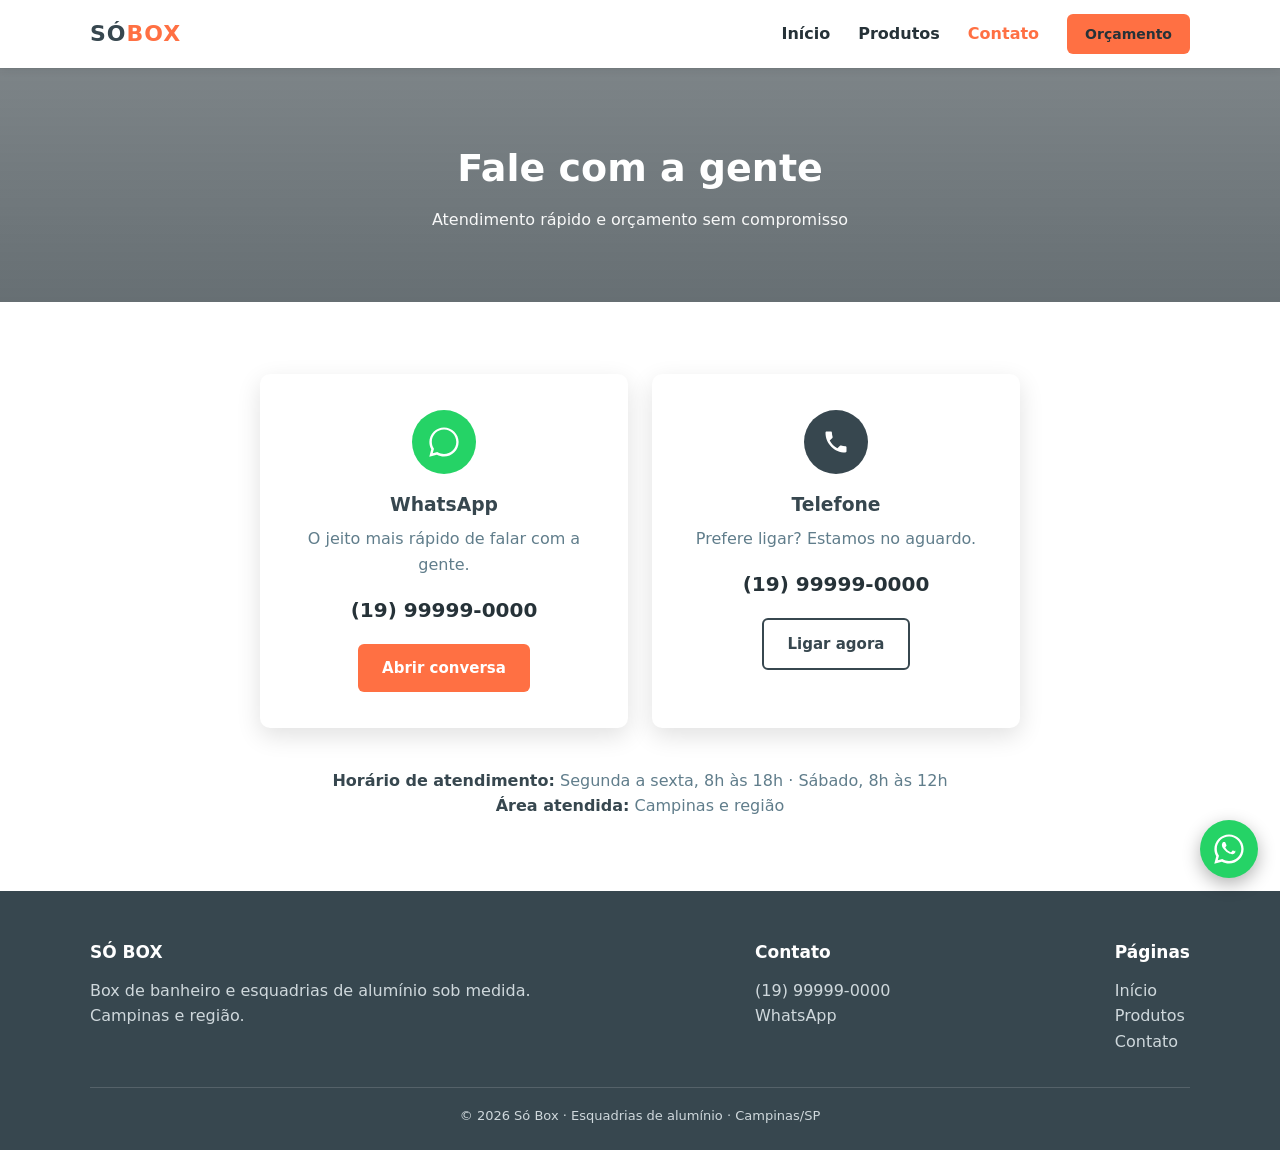
==== contato.html @ cb4a90f7 "feat: página de contato com WhatsApp e telefone" ====
<!DOCTYPE html>
<html lang="pt-BR">
<head>
  <meta charset="UTF-8">
  <meta name="viewport" content="width=device-width, initial-scale=1.0">
  <title>Contato — Só Box | Orçamento por WhatsApp e telefone</title>
  <meta name="description" content="Fale com a Só Box pelo WhatsApp ou telefone e solicite seu orçamento. Atendimento em Campinas e região.">
  <link rel="stylesheet" href="styles.css">
</head>
<body>
  <header class="header">
    <div class="container">
      <a href="index.html" class="logo">SÓ<span>BOX</span></a>
      <button class="menu-toggle" aria-label="Abrir menu">&#9776;</button>
      <nav class="nav">
        <a href="index.html">Início</a>
        <a href="produtos.html">Produtos</a>
        <a href="contato.html" class="ativo">Contato</a>
        <!-- TROCAR: número de WhatsApp -->
        <a href="https://wa.me/5519999990000" class="btn btn--laranja" target="_blank" rel="noopener">Orçamento</a>
      </nav>
    </div>
  </header>

  <section class="banner-interno">
    <div class="container">
      <h1>Fale com a gente</h1>
      <p>Atendimento rápido e orçamento sem compromisso</p>
    </div>
  </section>

  <section class="section">
    <div class="container">
      <div class="contato-grid">
        <div class="contato-card reveal">
          <div class="contato-card__icone contato-card__icone--whats">
            <svg viewBox="0 0 32 32" width="30" height="30" fill="#fff"><path d="M16 .4C7.4.4.4 7.4.4 16c0 2.8.7 5.4 2 7.8L.3 31.7l8.1-2.1c2.3 1.2 4.9 1.9 7.6 1.9 8.6 0 15.6-7 15.6-15.6S24.6.4 16 .4zm0 28.3c-2.4 0-4.7-.6-6.7-1.8l-.5-.3-4.8 1.3 1.3-4.7-.3-.5c-1.3-2.1-2-4.5-2-7 0-7.2 5.9-13.1 13.1-13.1S29.1 8.8 29.1 16 23.2 28.7 16 28.7z"/></svg>
          </div>
          <h3>WhatsApp</h3>
          <p>O jeito mais rápido de falar com a gente.</p>
          <!-- TROCAR: número -->
          <div class="dado">(19) 99999-0000</div>
          <a href="https://wa.me/5519999990000" class="btn btn--laranja" target="_blank" rel="noopener">Abrir conversa</a>
        </div>
        <div class="contato-card reveal">
          <div class="contato-card__icone contato-card__icone--tel">
            <svg viewBox="0 0 24 24" width="28" height="28" fill="#fff"><path d="M6.6 10.8c1.4 2.8 3.8 5.2 6.6 6.6l2.2-2.2c.3-.3.7-.4 1-.2 1.1.4 2.3.6 3.6.6.6 0 1 .4 1 1V20c0 .6-.4 1-1 1C10.6 21 3 13.4 3 4c0-.6.4-1 1-1h3.5c.6 0 1 .4 1 1 0 1.2.2 2.4.6 3.6.1.4 0 .8-.2 1l-2.3 2.2z"/></svg>
          </div>
          <h3>Telefone</h3>
          <p>Prefere ligar? Estamos no aguardo.</p>
          <!-- TROCAR: número -->
          <div class="dado">(19) 99999-0000</div>
          <a href="tel:+5519999990000" class="btn btn--branco" style="border:2px solid var(--azul);">Ligar agora</a>
        </div>
      </div>

      <div class="contato-info reveal">
        <p><strong>Horário de atendimento:</strong> Segunda a sexta, 8h às 18h · Sábado, 8h às 12h</p>
        <p><strong>Área atendida:</strong> Campinas e região</p>
      </div>
    </div>
  </section>

  <footer class="footer">
    <div class="container">
      <div class="grid">
        <div><h4>SÓ BOX</h4><p>Box de banheiro e esquadrias de alumínio sob medida.<br>Campinas e região.</p></div>
        <div><h4>Contato</h4>
          <!-- TROCAR: telefone e WhatsApp -->
          <p><a href="tel:+5519999990000">(19) 99999-0000</a></p>
          <p><a href="https://wa.me/5519999990000" target="_blank" rel="noopener">WhatsApp</a></p>
        </div>
        <div><h4>Páginas</h4><p><a href="index.html">Início</a></p><p><a href="produtos.html">Produtos</a></p><p><a href="contato.html">Contato</a></p></div>
      </div>
      <div class="copyright">© <span id="ano"></span> Só Box · Esquadrias de alumínio · Campinas/SP</div>
    </div>
  </footer>

  <!-- TROCAR: número de WhatsApp -->
  <a href="https://wa.me/5519999990000" class="whats-float" target="_blank" rel="noopener" aria-label="Falar no WhatsApp">
    <svg viewBox="0 0 32 32" width="30" height="30" fill="#fff"><path d="M16 .4C7.4.4.4 7.4.4 16c0 2.8.7 5.4 2 7.8L.3 31.7l8.1-2.1c2.3 1.2 4.9 1.9 7.6 1.9 8.6 0 15.6-7 15.6-15.6S24.6.4 16 .4zm0 28.3c-2.4 0-4.7-.6-6.7-1.8l-.5-.3-4.8 1.3 1.3-4.7-.3-.5c-1.3-2.1-2-4.5-2-7 0-7.2 5.9-13.1 13.1-13.1S29.1 8.8 29.1 16 23.2 28.7 16 28.7zm7.2-9.8c-.4-.2-2.3-1.2-2.7-1.3-.4-.1-.6-.2-.9.2-.3.4-1 1.3-1.2 1.5-.2.2-.4.3-.8.1-2.3-1.2-3.9-2.1-5.4-4.7-.4-.7.4-.6 1.1-2.1.1-.2 0-.4 0-.6 0-.2-.9-2.1-1.2-2.9-.3-.8-.6-.6-.9-.7h-.7c-.2 0-.6.1-.9.4-.3.4-1.2 1.2-1.2 2.9s1.2 3.4 1.4 3.6c.2.2 2.5 3.8 6 5.3 2.2 1 3.1 1 4.2.9.7-.1 2.3-.9 2.6-1.8.3-.9.3-1.6.2-1.8-.1-.2-.3-.3-.7-.5z"/></svg>
  </a>

  <script src="main.js"></script>
</body>
</html>
---- styles.css ----
/* ===== Variáveis — Identidade "Industrial Clean" ===== */
:root {
  --azul: #37474f;       /* cinza-metálico escuro (primária) */
  --azul-claro: #546e7a; /* cinza-metálico médio */
  --laranja: #ff7043;    /* destaque / CTA */
  --laranja-escuro: #f4511e;
  --cinza-card: #cfd8dc;
  --cinza-bg: #eceff1;
  --branco: #ffffff;
  --texto: #263238;
  --texto-claro: #607d8b;
  --sombra: 0 8px 24px rgba(0,0,0,.12);
  --radius: 10px;
  --max: 1140px;
}

/* ===== Reset ===== */
*, *::before, *::after { margin: 0; padding: 0; box-sizing: border-box; }
html { scroll-behavior: smooth; }
body {
  font-family: system-ui, "Segoe UI", Roboto, Helvetica, Arial, sans-serif;
  color: var(--texto);
  background: var(--branco);
  line-height: 1.6;
}
img { max-width: 100%; display: block; }
a { color: inherit; text-decoration: none; }

/* ===== Utilidades ===== */
.container { max-width: var(--max); margin: 0 auto; padding: 0 20px; }
.section { padding: 72px 0; }
.section--cinza { background: var(--cinza-bg); }
.titulo-secao { font-size: 30px; font-weight: 800; margin-bottom: 12px; color: var(--azul); }
.subtitulo-secao { color: var(--texto-claro); margin-bottom: 40px; max-width: 640px; }
.text-center { text-align: center; }

/* ===== Botões ===== */
.btn {
  display: inline-block;
  padding: 12px 24px;
  border-radius: 6px;
  font-weight: 700;
  font-size: 15px;
  cursor: pointer;
  border: none;
  transition: transform .2s ease, box-shadow .2s ease, background .2s ease;
}
.btn--laranja { background: var(--laranja); color: #fff; }
.btn--laranja:hover { background: var(--laranja-escuro); transform: translateY(-2px); box-shadow: 0 6px 16px rgba(244,81,30,.4); }
.btn--branco { background: #fff; color: var(--azul); }
.btn--branco:hover { transform: translateY(-2px); box-shadow: var(--sombra); }

/* ===== Cabeçalho fixo ===== */
.header {
  position: sticky; top: 0; z-index: 100;
  background: rgba(255,255,255,.97);
  box-shadow: 0 2px 8px rgba(0,0,0,.08);
  backdrop-filter: blur(6px);
}
.header .container { display: flex; align-items: center; height: 68px; }
.logo { font-size: 22px; font-weight: 800; letter-spacing: 1px; color: var(--azul); }
.logo span { color: var(--laranja); }
.nav { margin-left: auto; display: flex; align-items: center; gap: 28px; }
.nav a { font-weight: 600; color: var(--texto); transition: color .2s; }
.nav a:hover, .nav a.ativo { color: var(--laranja); }
.nav .btn { padding: 9px 18px; font-size: 14px; }
.menu-toggle { display: none; background: none; border: none; font-size: 26px; cursor: pointer; color: var(--azul); margin-left: auto; }

/* ===== Rodapé ===== */
.footer { background: var(--azul); color: #cfd8dc; padding: 48px 0 24px; }
.footer .grid { display: flex; flex-wrap: wrap; gap: 40px; justify-content: space-between; }
.footer h4 { color: #fff; margin-bottom: 12px; font-size: 17px; }
.footer a:hover { color: var(--laranja); }
.footer .copyright { border-top: 1px solid rgba(255,255,255,.15); margin-top: 32px; padding-top: 18px; font-size: 13px; text-align: center; }

/* ===== Banner (hero) ===== */
.hero { position: relative; min-height: 78vh; display: flex; align-items: center; overflow: hidden; }
.hero__bg {
  position: absolute; inset: 0;
  background-image: linear-gradient(rgba(38,50,56,.55), rgba(38,50,56,.65)), url('https://images.unsplash.com/photo-1584622650111-993a426fbf0a?w=1600&q=80');
  background-size: cover; background-position: center;
  animation: zoomLento 18s ease-in-out infinite alternate;
}
@keyframes zoomLento { from { transform: scale(1); } to { transform: scale(1.12); } }
.hero__conteudo { position: relative; color: #fff; max-width: 720px; }
.hero__titulo { font-size: 46px; font-weight: 800; line-height: 1.1; }
.hero__sub { font-size: 19px; margin: 18px 0 28px; opacity: .95; }

/* ===== Faixa de números ===== */
.numeros { background: var(--azul); color: #fff; padding: 54px 0; }
.numeros__grid { display: flex; justify-content: space-around; flex-wrap: wrap; gap: 30px; text-align: center; }
.numero__valor { font-size: 48px; font-weight: 800; color: var(--laranja); }
.numero__sufixo { font-size: 36px; font-weight: 800; color: var(--laranja); }
.numero p { margin-top: 4px; opacity: .9; }

/* ===== Cards de destaque ===== */
.cards-destaque { display: grid; grid-template-columns: repeat(3, 1fr); gap: 24px; margin-top: 16px; }
.card-destaque {
  background: #fff; border-radius: var(--radius); overflow: hidden; box-shadow: var(--sombra);
  text-align: left; transition: transform .25s ease, box-shadow .25s ease;
}
.card-destaque:hover { transform: translateY(-6px); box-shadow: 0 14px 32px rgba(0,0,0,.18); }
.card-destaque__img { height: 190px; background-size: cover; background-position: center; transition: transform .4s ease; }
.card-destaque:hover .card-destaque__img { transform: scale(1.06); }
.card-destaque__corpo { padding: 20px; }
.card-destaque__corpo h3 { color: var(--azul); margin-bottom: 6px; }
.card-destaque__corpo p { color: var(--texto-claro); font-size: 15px; }
.card-destaque--principal { grid-column: span 1; border: 2px solid var(--laranja); }
.card-destaque--principal .card-destaque__img { height: 230px; }

/* ===== Chamada final ===== */
.cta-final { background: linear-gradient(120deg, var(--azul), var(--azul-claro)); color: #fff; padding: 64px 0; text-align: center; }
.cta-final h2 { font-size: 30px; font-weight: 800; margin-bottom: 10px; }
.cta-final p { margin-bottom: 24px; opacity: .95; }

/* ===== Botão flutuante WhatsApp ===== */
.whats-float {
  position: fixed; bottom: 22px; right: 22px; z-index: 200;
  width: 58px; height: 58px; border-radius: 50%;
  background: #25d366; display: flex; align-items: center; justify-content: center;
  box-shadow: 0 6px 18px rgba(0,0,0,.3); transition: transform .2s ease;
}
.whats-float:hover { transform: scale(1.1); }

/* ===== Animação de revelação ao rolar ===== */
.reveal { opacity: 0; transform: translateY(28px); transition: opacity .6s ease, transform .6s ease; }
.reveal.visivel { opacity: 1; transform: translateY(0); }

/* ===== Banner interno (páginas secundárias) ===== */
.banner-interno {
  position: relative; padding: 70px 0; text-align: center; color: #fff; overflow: hidden;
}
.banner-interno::before {
  content: ''; position: absolute; inset: 0;
  background-image: linear-gradient(rgba(38,50,56,.6), rgba(38,50,56,.7)), url('https://images.unsplash.com/photo-1584622650111-993a426fbf0a?w=1600&q=80');
  background-size: cover; background-position: center;
}
.banner-interno h1 { position: relative; font-size: 38px; font-weight: 800; }
.banner-interno p { position: relative; opacity: .95; margin-top: 8px; }

/* ===== Bloco de produto ===== */
.produto { display: grid; grid-template-columns: 1fr 1fr; gap: 40px; align-items: center; margin-bottom: 56px; }
.produto:last-child { margin-bottom: 0; }
.produto__img { height: 320px; border-radius: var(--radius); background-size: cover; background-position: center; box-shadow: var(--sombra); }
.produto--destaque .produto__img { height: 400px; border: 3px solid var(--laranja); }
.produto h2 { font-size: 28px; color: var(--azul); margin-bottom: 8px; }
.produto .selo { display: inline-block; background: var(--laranja); color: #fff; font-size: 12px; font-weight: 700; padding: 4px 12px; border-radius: 20px; margin-bottom: 10px; text-transform: uppercase; letter-spacing: .5px; }
.produto p { color: var(--texto-claro); margin-bottom: 8px; }
.produto ul { color: var(--texto-claro); margin-left: 18px; }
.produto--inverso .produto__img { order: 2; }

/* ===== Galeria ===== */
.galeria { display: grid; grid-template-columns: repeat(3, 1fr); gap: 14px; }
.galeria__item { height: 200px; border-radius: 8px; background-size: cover; background-position: center; overflow: hidden; box-shadow: var(--sombra); transition: transform .35s ease; }
.galeria__item:hover { transform: scale(1.04); }

/* ===== Blocos de contato ===== */
.contato-grid { display: grid; grid-template-columns: 1fr 1fr; gap: 24px; max-width: 760px; margin: 0 auto; }
.contato-card {
  background: #fff; border-radius: var(--radius); box-shadow: var(--sombra);
  padding: 36px 28px; text-align: center; transition: transform .25s ease;
}
.contato-card:hover { transform: translateY(-5px); }
.contato-card__icone { width: 64px; height: 64px; border-radius: 50%; display: flex; align-items: center; justify-content: center; margin: 0 auto 16px; }
.contato-card__icone--whats { background: #25d366; }
.contato-card__icone--tel { background: var(--azul); }
.contato-card h3 { color: var(--azul); margin-bottom: 6px; }
.contato-card p { color: var(--texto-claro); margin-bottom: 16px; }
.contato-card .dado { font-size: 20px; font-weight: 800; color: var(--texto); margin-bottom: 18px; }
.contato-info { text-align: center; margin-top: 40px; color: var(--texto-claro); }
.contato-info strong { color: var(--azul); }

/* ===== Responsivo ===== */
@media (max-width: 760px) {
  .nav { display: none; position: absolute; top: 68px; left: 0; right: 0; flex-direction: column; background: #fff; padding: 18px 20px; gap: 16px; box-shadow: var(--sombra); }
  .nav.aberto { display: flex; }
  .menu-toggle { display: block; }
  .titulo-secao { font-size: 24px; }
  .hero__titulo { font-size: 32px; }
  .hero__sub { font-size: 16px; }
  .cards-destaque { grid-template-columns: 1fr; }
  .produto { grid-template-columns: 1fr; }
  .produto--inverso .produto__img { order: 0; }
  .galeria { grid-template-columns: 1fr 1fr; }
  .contato-grid { grid-template-columns: 1fr; }
}
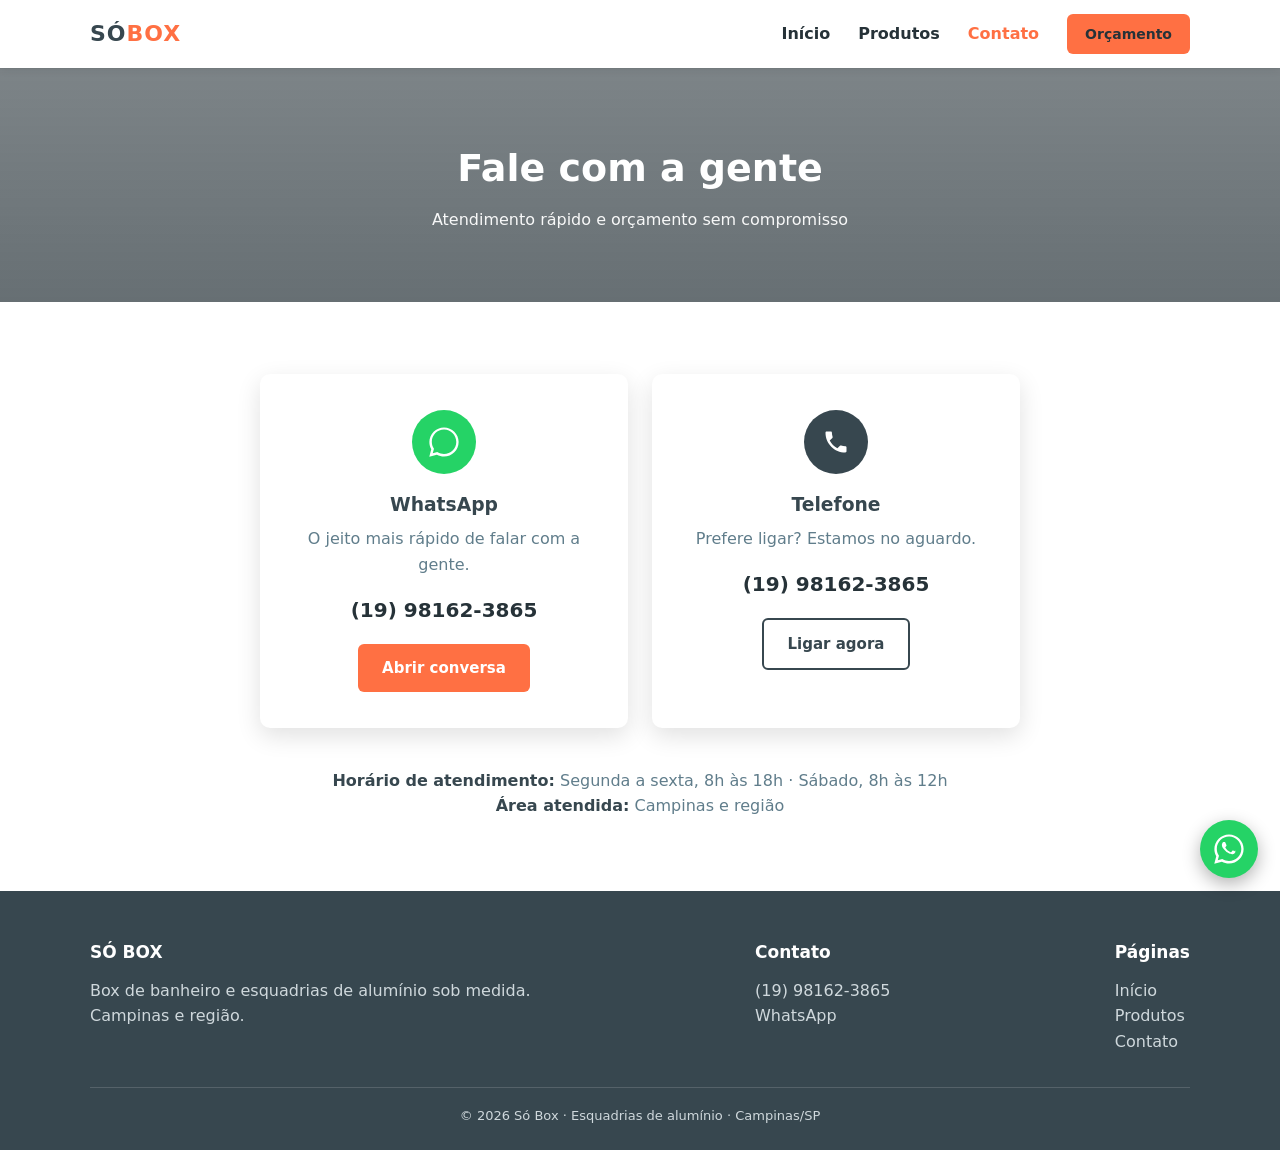
==== commit 7880e8b7: "Ajustando telefone" ====
--- a/contato.html
+++ b/contato.html
@@ -16,8 +16,7 @@
         <a href="index.html">Início</a>
         <a href="produtos.html">Produtos</a>
         <a href="contato.html" class="ativo">Contato</a>
-        <!-- TROCAR: número de WhatsApp -->
-        <a href="https://wa.me/5519999990000" class="btn btn--laranja" target="_blank" rel="noopener">Orçamento</a>
+        <a href="https://wa.me/5519981623865" class="btn btn--laranja" target="_blank" rel="noopener">Orçamento</a>
       </nav>
     </div>
   </header>
@@ -38,9 +37,8 @@
           </div>
           <h3>WhatsApp</h3>
           <p>O jeito mais rápido de falar com a gente.</p>
-          <!-- TROCAR: número -->
-          <div class="dado">(19) 99999-0000</div>
-          <a href="https://wa.me/5519999990000" class="btn btn--laranja" target="_blank" rel="noopener">Abrir conversa</a>
+          <div class="dado">(19) 98162-3865</div>
+          <a href="https://wa.me/5519981623865" class="btn btn--laranja" target="_blank" rel="noopener">Abrir conversa</a>
         </div>
         <div class="contato-card reveal">
           <div class="contato-card__icone contato-card__icone--tel">
@@ -48,9 +46,8 @@
           </div>
           <h3>Telefone</h3>
           <p>Prefere ligar? Estamos no aguardo.</p>
-          <!-- TROCAR: número -->
-          <div class="dado">(19) 99999-0000</div>
-          <a href="tel:+5519999990000" class="btn btn--branco" style="border:2px solid var(--azul);">Ligar agora</a>
+          <div class="dado">(19) 98162-3865</div>
+          <a href="tel:+5519981623865" class="btn btn--branco" style="border:2px solid var(--azul);">Ligar agora</a>
         </div>
       </div>
 
@@ -66,9 +63,8 @@
       <div class="grid">
         <div><h4>SÓ BOX</h4><p>Box de banheiro e esquadrias de alumínio sob medida.<br>Campinas e região.</p></div>
         <div><h4>Contato</h4>
-          <!-- TROCAR: telefone e WhatsApp -->
-          <p><a href="tel:+5519999990000">(19) 99999-0000</a></p>
-          <p><a href="https://wa.me/5519999990000" target="_blank" rel="noopener">WhatsApp</a></p>
+          <p><a href="tel:+5519981623865">(19) 98162-3865</a></p>
+          <p><a href="https://wa.me/5519981623865" target="_blank" rel="noopener">WhatsApp</a></p>
         </div>
         <div><h4>Páginas</h4><p><a href="index.html">Início</a></p><p><a href="produtos.html">Produtos</a></p><p><a href="contato.html">Contato</a></p></div>
       </div>
@@ -76,8 +72,7 @@
     </div>
   </footer>
 
-  <!-- TROCAR: número de WhatsApp -->
-  <a href="https://wa.me/5519999990000" class="whats-float" target="_blank" rel="noopener" aria-label="Falar no WhatsApp">
+  <a href="https://wa.me/5519981623865" class="whats-float" target="_blank" rel="noopener" aria-label="Falar no WhatsApp">
     <svg viewBox="0 0 32 32" width="30" height="30" fill="#fff"><path d="M16 .4C7.4.4.4 7.4.4 16c0 2.8.7 5.4 2 7.8L.3 31.7l8.1-2.1c2.3 1.2 4.9 1.9 7.6 1.9 8.6 0 15.6-7 15.6-15.6S24.6.4 16 .4zm0 28.3c-2.4 0-4.7-.6-6.7-1.8l-.5-.3-4.8 1.3 1.3-4.7-.3-.5c-1.3-2.1-2-4.5-2-7 0-7.2 5.9-13.1 13.1-13.1S29.1 8.8 29.1 16 23.2 28.7 16 28.7zm7.2-9.8c-.4-.2-2.3-1.2-2.7-1.3-.4-.1-.6-.2-.9.2-.3.4-1 1.3-1.2 1.5-.2.2-.4.3-.8.1-2.3-1.2-3.9-2.1-5.4-4.7-.4-.7.4-.6 1.1-2.1.1-.2 0-.4 0-.6 0-.2-.9-2.1-1.2-2.9-.3-.8-.6-.6-.9-.7h-.7c-.2 0-.6.1-.9.4-.3.4-1.2 1.2-1.2 2.9s1.2 3.4 1.4 3.6c.2.2 2.5 3.8 6 5.3 2.2 1 3.1 1 4.2.9.7-.1 2.3-.9 2.6-1.8.3-.9.3-1.6.2-1.8-.1-.2-.3-.3-.7-.5z"/></svg>
   </a>
 
